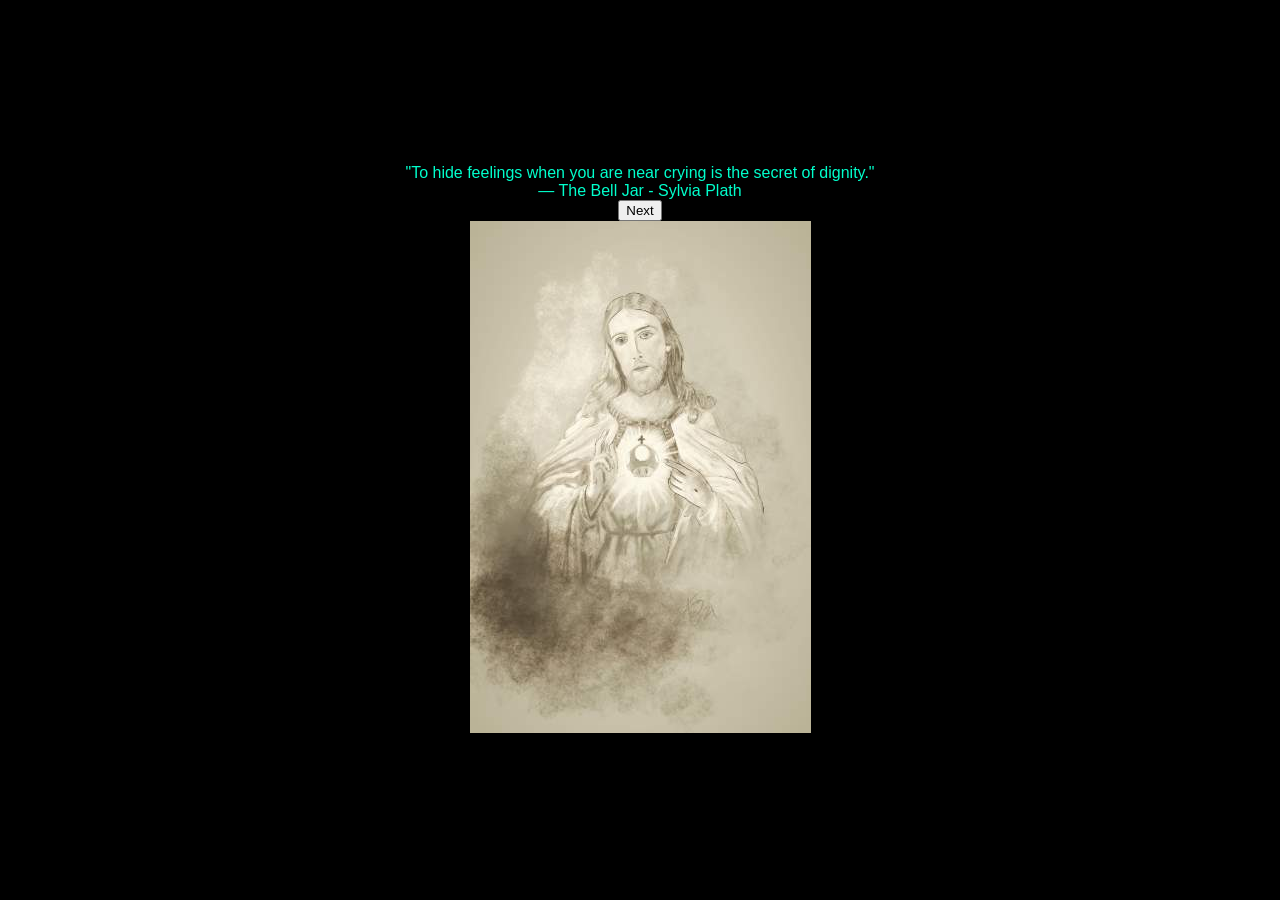
==== index.html @ d410a050 "Initial With Quotes working only" ====
<!DOCTYPE html>
<html lang="en">
<head>
  <meta charset="UTF-8" />
  <meta name="viewport" content="width=device-width, initial-scale=1.0" />
  <title>PWA Test</title>

  <link rel="manifest" href="manifest.json" />
  <link rel="stylesheet" href="style.css" />
  <meta name="theme-color" content="#000001" />
</head>
<body>
<div class="container">

  <!-- LEFT: QUOTE -->
  <div class="left-panel">
    <div id="quote" class="quote">Tap to begin</div>
    <div id="author" class="author"></div>
    <button onclick="nextQuote()">Next</button>
  </div>

  <!-- RIGHT: IMAGE -->
  <div class="right-panel">
    <img id="art-image" src="" alt="Artwork" />
  </div>

</div>
  <script src="quoteapp.js"></script>
</body>
</html>
---- style.css ----
body {
  margin: 0;
  background: black;
  color: #00ffcc;
  font-family: Arial, sans-serif;

  display: flex;
  justify-content: center;
  align-items: center;
  height: 100vh;
}

.container {
  text-align: center;
}
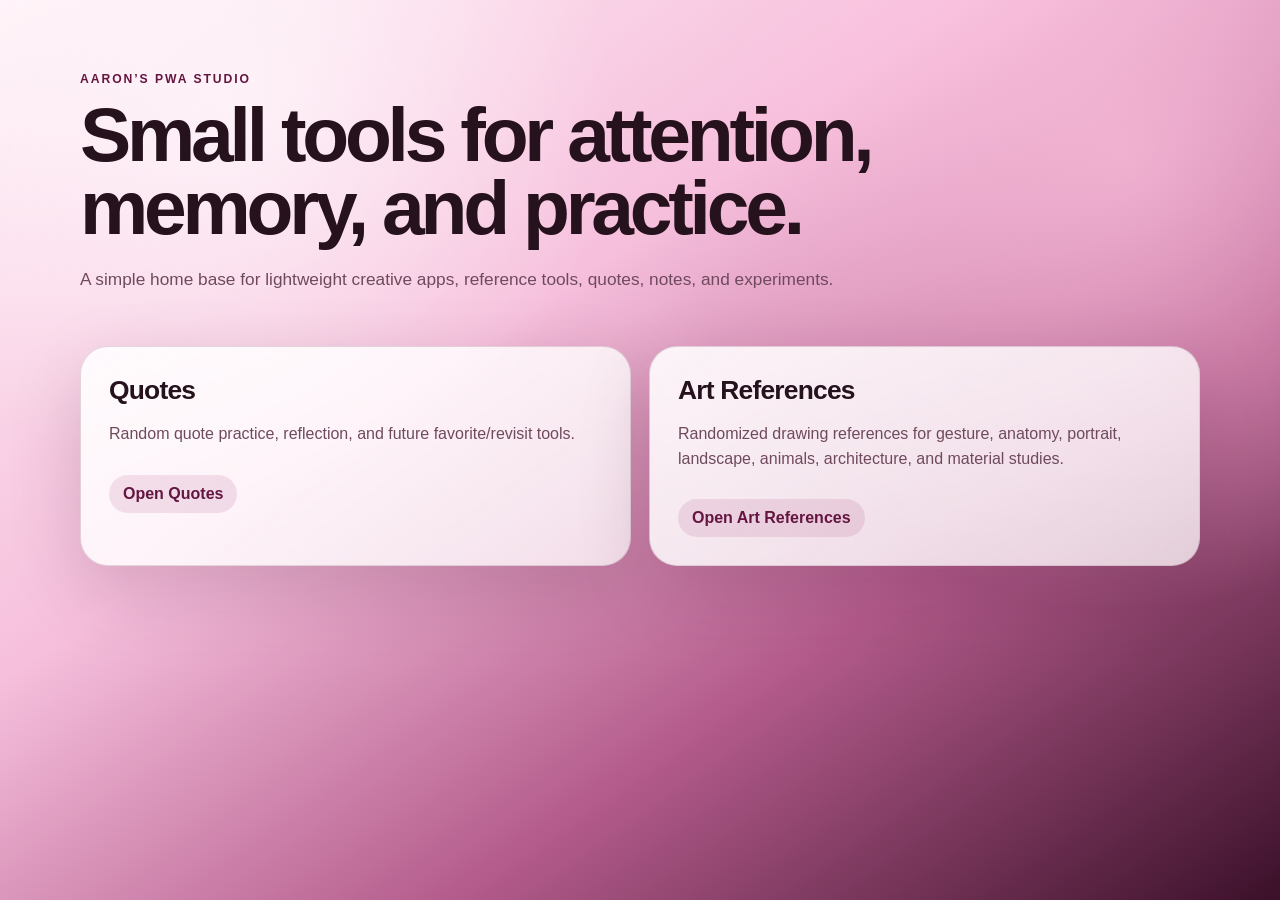
==== commit 4393c003: "Add files via upload References added" ====
--- a/index.html
+++ b/index.html
@@ -3,28 +3,43 @@
 <head>
   <meta charset="UTF-8" />
   <meta name="viewport" content="width=device-width, initial-scale=1.0" />
-  <title>PWA Test</title>
+
+  <title>PWA Studio</title>
 
   <link rel="manifest" href="manifest.json" />
   <link rel="stylesheet" href="style.css" />
   <meta name="theme-color" content="#000001" />
 </head>
+
 <body>
-<div class="container">
+  <main class="page-shell">
+    <section class="hero">
+      <p class="eyebrow">Aaron’s PWA Studio</p>
+      <h1>Small tools for attention, memory, and practice.</h1>
+      <p class="hero-text">
+        A simple home base for lightweight creative apps, reference tools, quotes, notes, and experiments.
+      </p>
+    </section>
 
-  <!-- LEFT: QUOTE -->
-  <div class="left-panel">
-    <div id="quote" class="quote">Tap to begin</div>
-    <div id="author" class="author"></div>
-    <button onclick="nextQuote()">Next</button>
-  </div>
+    <section class="app-grid" aria-label="Available apps">
+      <a class="app-card" href="quotes.html">
+        <h2>Quotes</h2>
+        <p>Random quote practice, reflection, and future favorite/revisit tools.</p>
+        <span>Open Quotes</span>
+      </a>
 
-  <!-- RIGHT: IMAGE -->
-  <div class="right-panel">
-    <img id="art-image" src="" alt="Artwork" />
-  </div>
+      <a class="app-card" href="art.html">
+        <h2>Art References</h2>
+        <p>Randomized drawing references for gesture, anatomy, portrait, landscape, animals, architecture, and material studies.</p>
+        <span>Open Art References</span>
+      </a>
+    </section>
+  </main>
 
-</div>
-  <script src="quoteapp.js"></script>
+  <script>
+    if ("serviceWorker" in navigator) {
+      navigator.serviceWorker.register("sw.js");
+    }
+  </script>
 </body>
 </html>
--- a/style.css
+++ b/style.css
@@ -1,15 +1,476 @@
+:root {
+  --bg-light: #fff1f7;
+  --bg-pink: #f6bfdc;
+  --bg-rose: #b35b8b;
+  --bg-deep: #3b1029;
+
+  --text: #25121d;
+  --muted: #6f4a5e;
+
+  --panel: rgba(255, 255, 255, 0.72);
+  --panel-strong: rgba(255, 255, 255, 0.88);
+  --panel-soft: rgba(255, 232, 243, 0.38);
+
+  --line: rgba(86, 31, 60, 0.16);
+  --accent: #9f2f6d;
+  --accent-dark: #641641;
+  --accent-soft: rgba(159, 47, 109, 0.12);
+
+  --shadow: 0 24px 70px rgba(61, 16, 43, 0.18);
+  --shadow-strong: 0 28px 80px rgba(61, 16, 43, 0.24);
+
+  --radius-lg: 30px;
+  --radius-md: 24px;
+  --radius-pill: 999px;
+
+  --page-width: 1120px;
+  --image-stage-width: 980px;
+}
+
+* {
+  box-sizing: border-box;
+}
+
+html {
+  min-height: 100%;
+}
+
 body {
+  min-height: 100vh;
   margin: 0;
-  background: black;
-  color: #00ffcc;
-  font-family: Arial, sans-serif;
-
+  background:
+    radial-gradient(circle at 18% 12%, rgba(255, 255, 255, 0.62), transparent 24rem),
+    radial-gradient(circle at 88% 18%, rgba(255, 196, 224, 0.64), transparent 28rem),
+    linear-gradient(145deg, var(--bg-light) 0%, var(--bg-pink) 38%, var(--bg-rose) 68%, var(--bg-deep) 100%);
+  color: var(--text);
+  font-family: "Trebuchet MS", "Avenir Next", "Segoe UI", Arial, sans-serif;
+}
+
+img {
+  max-width: 100%;
+}
+
+button,
+select {
+  font: inherit;
+}
+
+button {
+  display: inline-flex;
+  align-items: center;
+  justify-content: center;
+  min-height: 44px;
+  padding: 11px 18px;
+  border: 0;
+  border-radius: var(--radius-pill);
+  background: linear-gradient(135deg, #b43a7a, #741849);
+  color: #fff7fb;
+  font-weight: 900;
+  letter-spacing: 0.01em;
+  cursor: pointer;
+  box-shadow: 0 14px 34px rgba(116, 24, 73, 0.28);
+  transition:
+    transform 140ms ease,
+    box-shadow 140ms ease,
+    filter 140ms ease;
+}
+
+button:hover {
+  transform: translateY(-2px);
+  filter: brightness(1.05);
+  box-shadow: 0 18px 44px rgba(116, 24, 73, 0.34);
+}
+
+button:active {
+  transform: translateY(0);
+}
+
+.page-shell {
+  width: min(var(--page-width), calc(100% - 36px));
+  margin: 0 auto;
+  padding: 30px 0 48px;
+}
+
+.hero {
+  padding: 42px 0 28px;
+}
+
+.hero.compact {
+  padding: 18px 0 22px;
+}
+
+.eyebrow,
+.card-kicker {
+  margin: 0 0 12px;
+  color: var(--accent-dark);
+  font-size: 0.76rem;
+  font-weight: 800;
+  letter-spacing: 0.16em;
+  text-transform: uppercase;
+}
+
+.hero h1 {
+  max-width: 920px;
+  margin: 0;
+  color: var(--text);
+  font-size: clamp(2.25rem, 6vw, 4.9rem);
+  line-height: 0.95;
+  letter-spacing: -0.055em;
+}
+
+.hero-text {
+  max-width: 760px;
+  margin: 22px 0 0;
+  color: var(--muted);
+  font-size: 1.08rem;
+  line-height: 1.62;
+}
+
+/* Navigation */
+
+.top-nav,
+.app-actions {
   display: flex;
-  justify-content: center;
-  align-items: center;
-  height: 100vh;
-}
-
-.container {
+  flex-wrap: wrap;
+  align-items: center;
+  gap: 10px;
+  margin: 8px 0 22px;
+}
+
+.top-nav a,
+.app-actions a,
+.nav-button {
+  display: inline-flex;
+  align-items: center;
+  justify-content: center;
+  min-height: 40px;
+  padding: 9px 15px;
+  border: 1px solid rgba(159, 47, 109, 0.2);
+  border-radius: var(--radius-pill);
+  background: rgba(255, 255, 255, 0.62);
+  color: var(--accent-dark);
+  text-decoration: none;
+  font: inherit;
+  font-weight: 800;
+  cursor: pointer;
+  box-shadow: 0 10px 28px rgba(61, 16, 43, 0.1);
+  transition:
+    transform 140ms ease,
+    background 140ms ease,
+    box-shadow 140ms ease;
+}
+
+.top-nav a:hover,
+.app-actions a:hover,
+.nav-button:hover {
+  transform: translateY(-2px);
+  background: #ffffff;
+  box-shadow: 0 14px 34px rgba(61, 16, 43, 0.16);
+}
+
+/* Home page */
+
+.app-grid {
+  display: grid;
+  grid-template-columns: repeat(auto-fit, minmax(260px, 1fr));
+  gap: 18px;
+  margin-top: 24px;
+}
+
+.app-card,
+.controls-panel,
+.quote-panel,
+.roadmap-panel {
+  border: 1px solid var(--line);
+  border-radius: 28px;
+  background: linear-gradient(145deg, var(--panel-strong), var(--panel));
+  color: var(--text);
+  box-shadow: var(--shadow);
+  backdrop-filter: blur(14px);
+}
+
+.app-card {
+  display: block;
+  padding: 28px;
+  text-decoration: none;
+  transition:
+    transform 160ms ease,
+    box-shadow 160ms ease,
+    border-color 160ms ease;
+}
+
+.app-card:hover {
+  transform: translateY(-4px);
+  border-color: rgba(159, 47, 109, 0.38);
+  box-shadow: var(--shadow-strong);
+}
+
+.app-card h2 {
+  margin: 0 0 10px;
+  font-size: 1.65rem;
+  letter-spacing: -0.03em;
+}
+
+.app-card p {
+  color: var(--muted);
+  line-height: 1.55;
+}
+
+.app-card span {
+  display: inline-flex;
+  align-items: center;
+  justify-content: center;
+  margin-top: 12px;
+  padding: 10px 14px;
+  border-radius: var(--radius-pill);
+  background: var(--accent-soft);
+  color: var(--accent-dark);
+  font-weight: 800;
+}
+
+/* Controls */
+
+.controls-panel {
+  padding: 20px;
+  margin-bottom: 24px;
+}
+
+.controls-panel label {
+  display: block;
+  margin-bottom: 9px;
+  color: var(--accent-dark);
+  font-size: 0.82rem;
+  font-weight: 800;
+  letter-spacing: 0.08em;
+  text-transform: uppercase;
+}
+
+select {
+  width: 100%;
+  padding: 13px 14px;
+  border: 1px solid rgba(159, 47, 109, 0.22);
+  border-radius: 16px;
+  background: rgba(255, 255, 255, 0.76);
+  color: var(--text);
+  font-weight: 700;
+  box-shadow: inset 0 1px 0 rgba(255, 255, 255, 0.6);
+}
+
+.button-row {
+  display: flex;
+  flex-wrap: wrap;
+  gap: 12px;
+  margin-top: 16px;
+}
+
+/* Quotes page */
+
+.quote-layout {
+  display: grid;
+  grid-template-columns: minmax(280px, 430px) 1fr;
+  gap: 22px;
+  align-items: stretch;
+}
+
+.quote-panel {
+  display: flex;
+  flex-direction: column;
+  justify-content: center;
+  min-height: 420px;
+  padding: 28px;
+}
+
+.quote {
+  color: var(--text);
+  font-size: clamp(1.45rem, 4vw, 2.45rem);
+  line-height: 1.18;
+  letter-spacing: -0.035em;
+  overflow-wrap: break-word;
+}
+
+.author {
+  margin-top: 18px;
+  color: var(--muted);
+  font-size: 1rem;
+  font-weight: 700;
+  overflow-wrap: break-word;
+}
+
+.quote-panel button {
+  align-self: flex-start;
+  margin-top: 24px;
+}
+
+.quote-image-stage {
+  width: min(100%, var(--image-stage-width));
+  height: min(72vh, 680px);
+  margin: 24px auto 0;
+  padding: 16px;
+  display: flex;
+  align-items: center;
+  justify-content: center;
+  border: 1px solid rgba(86, 31, 60, 0.18);
+  border-radius: var(--radius-lg);
+  background:
+    linear-gradient(145deg, rgba(255, 255, 255, 0.58), var(--panel-soft)),
+    rgba(255, 255, 255, 0.52);
+  box-shadow: var(--shadow);
+  overflow: hidden;
+  backdrop-filter: blur(14px);
+}
+
+.quote-image {
+  display: block;
+  max-width: 100%;
+  max-height: 100%;
+  width: auto;
+  height: auto;
+  object-fit: contain;
+  object-position: center;
+  border-radius: 20px;
+  box-shadow: 0 18px 48px rgba(61, 16, 43, 0.2);
+}
+
+.quote-image[src=""],
+.quote-image:not([src]) {
+  display: none;
+}
+
+/* Art References page */
+
+.reference-display {
+  margin-top: 24px;
+}
+
+.reference-stage {
+  width: min(100%, var(--image-stage-width));
+  height: min(72vh, 680px);
+  margin: 0 auto;
+  padding: 16px;
+  display: flex;
+  align-items: center;
+  justify-content: center;
+  border: 1px solid rgba(86, 31, 60, 0.18);
+  border-radius: var(--radius-lg);
+  background:
+    linear-gradient(145deg, rgba(255, 255, 255, 0.58), var(--panel-soft)),
+    rgba(255, 255, 255, 0.52);
+  box-shadow: var(--shadow);
+  overflow: hidden;
+  backdrop-filter: blur(14px);
+}
+
+.reference-image {
+  display: block;
+  max-width: 100%;
+  max-height: 100%;
+  width: auto;
+  height: auto;
+  object-fit: contain;
+  object-position: center;
+  border-radius: 20px;
+  box-shadow: 0 18px 48px rgba(61, 16, 43, 0.2);
+}
+
+.reference-image[src=""],
+.reference-image:not([src]),
+#reference-image[hidden],
+#reference-empty[hidden] {
+  display: none !important;
+}
+
+.empty-state {
+  width: 100%;
+  height: 100%;
+  display: grid;
+  place-items: center;
   text-align: center;
+}
+
+.empty-card {
+  max-width: 390px;
+  padding: 28px 24px;
+  border: 1px solid rgba(159, 47, 109, 0.14);
+  border-radius: var(--radius-md);
+  background: rgba(255, 255, 255, 0.48);
+  box-shadow: 0 18px 46px rgba(61, 16, 43, 0.08);
+}
+
+.empty-card h2 {
+  margin: 0 0 10px;
+  color: var(--accent-dark);
+  font-size: 1.15rem;
+}
+
+.empty-card p {
+  margin: 0;
+  color: var(--muted);
+  line-height: 1.55;
+}
+
+/* Legacy art metadata suppression */
+
+.reference-meta,
+#reference-meta,
+#reference-title,
+#reference-notes {
+  display: none !important;
+}
+
+/* Responsive layout */
+
+@media (max-width: 820px) {
+  .quote-layout {
+    grid-template-columns: 1fr;
+  }
+
+  .quote-panel,
+  .quote-image-stage,
+  .reference-stage {
+    min-height: 320px;
+  }
+
+  .quote-image-stage,
+  .reference-stage {
+    height: min(64vh, 520px);
+    padding: 10px;
+  }
+}
+
+@media (max-width: 520px) {
+  .page-shell {
+    width: min(100% - 24px, var(--page-width));
+    padding-top: 20px;
+  }
+
+  .hero {
+    padding: 30px 0 22px;
+  }
+
+  .hero.compact {
+    padding: 14px 0 18px;
+  }
+
+  .hero h1 {
+    font-size: clamp(2rem, 14vw, 3.6rem);
+  }
+
+  .controls-panel,
+  .quote-panel,
+  .app-card {
+    border-radius: 22px;
+  }
+
+  .button-row {
+    gap: 10px;
+  }
+
+  button {
+    min-height: 42px;
+    padding: 10px 15px;
+  }
+
+  .empty-card {
+    padding: 22px 18px;
+  }
 }
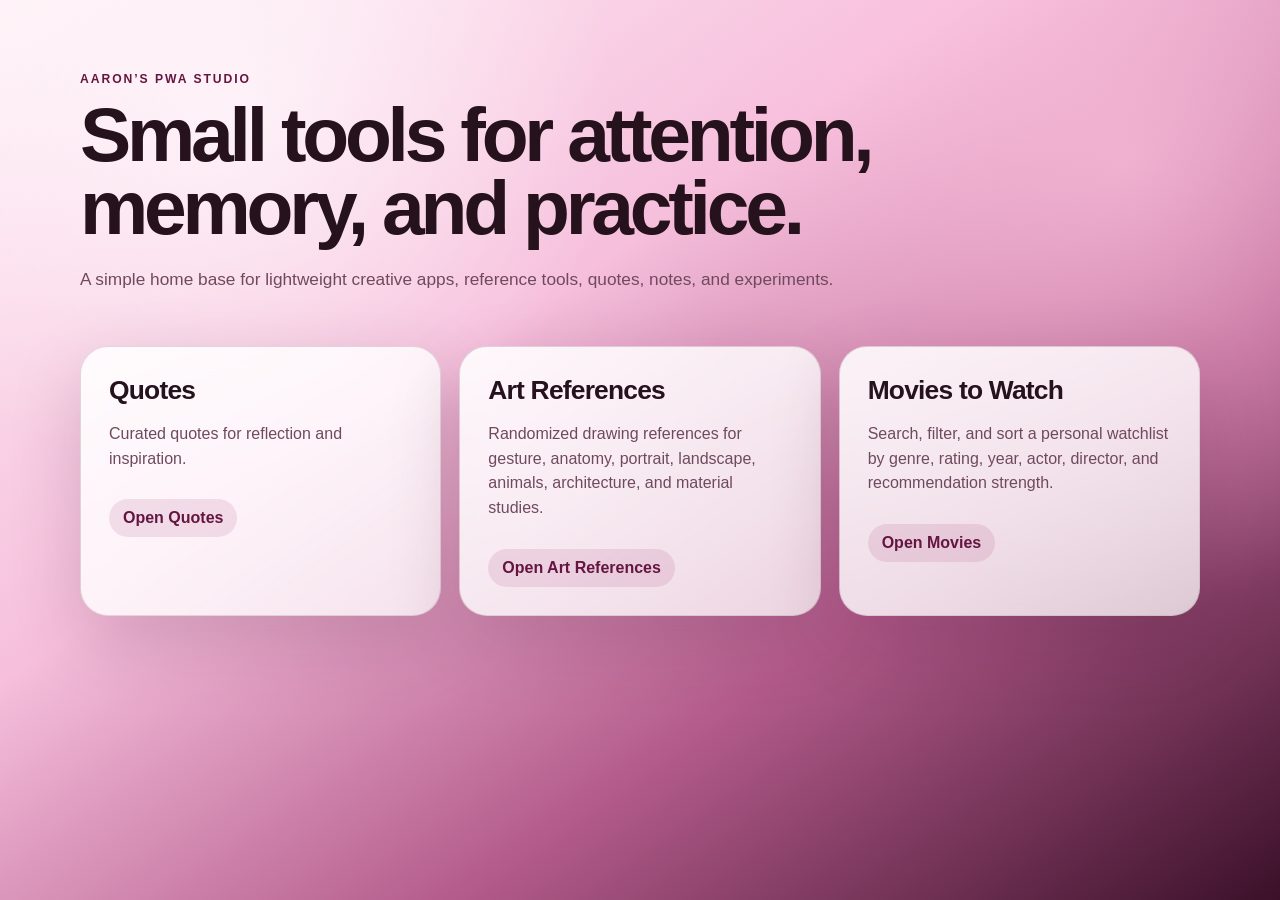
==== commit 11bb92ba: "Add files via upload Added Movies" ====
--- a/index.html
+++ b/index.html
@@ -20,26 +20,29 @@
         A simple home base for lightweight creative apps, reference tools, quotes, notes, and experiments.
       </p>
     </section>
-
     <section class="app-grid" aria-label="Available apps">
       <a class="app-card" href="quotes.html">
         <h2>Quotes</h2>
-        <p>Random quote practice, reflection, and future favorite/revisit tools.</p>
+        <p>Curated quotes for reflection and inspiration.</p>
         <span>Open Quotes</span>
       </a>
-
       <a class="app-card" href="art.html">
         <h2>Art References</h2>
         <p>Randomized drawing references for gesture, anatomy, portrait, landscape, animals, architecture, and material studies.</p>
         <span>Open Art References</span>
       </a>
+      <a class="app-card" href="movies.html">
+        <h2>Movies to Watch</h2>
+        <p>Search, filter, and sort a personal watchlist by genre, rating, year, actor, director, and recommendation strength.</p>
+        <span>Open Movies</span>
+      </a>
     </section>
   </main>
 
-  <script>
+  <!--script>
     if ("serviceWorker" in navigator) {
       navigator.serviceWorker.register("sw.js");
     }
-  </script>
+  </script-->
 </body>
 </html>
--- a/style.css
+++ b/style.css
@@ -473,4 +473,178 @@
   .empty-card {
     padding: 22px 18px;
   }
+}
+/* Movies page */
+
+.movie-controls-grid {
+  display: grid;
+  grid-template-columns: 1.4fr repeat(4, minmax(130px, 1fr));
+  gap: 12px;
+  align-items: end;
+}
+
+.movie-control {
+  display: flex;
+  flex-direction: column;
+  gap: 8px;
+}
+
+.movie-control input,
+.movie-control select {
+  width: 100%;
+  padding: 13px 14px;
+  border: 1px solid rgba(159, 47, 109, 0.22);
+  border-radius: 16px;
+  background: rgba(255, 255, 255, 0.76);
+  color: var(--text);
+  font: inherit;
+  font-weight: 700;
+  box-shadow: inset 0 1px 0 rgba(255, 255, 255, 0.6);
+}
+
+.movie-toolbar {
+  display: flex;
+  flex-wrap: wrap;
+  gap: 12px;
+  margin-top: 16px;
+}
+
+.movie-summary {
+  display: flex;
+  justify-content: space-between;
+  align-items: center;
+  gap: 12px;
+  margin: 18px 0;
+  color: var(--accent-dark);
+  font-weight: 900;
+}
+
+.movie-results {
+  display: grid;
+  gap: 14px;
+}
+
+.movie-card {
+  border: 1px solid var(--line);
+  border-radius: 24px;
+  padding: 20px;
+  background: linear-gradient(145deg, var(--panel-strong), var(--panel));
+  box-shadow: 0 18px 46px rgba(61, 16, 43, 0.13);
+  backdrop-filter: blur(14px);
+}
+
+.movie-card-main {
+  display: grid;
+  grid-template-columns: 1fr auto;
+  gap: 18px;
+  align-items: start;
+}
+
+.movie-card h2 {
+  margin: 0;
+  color: var(--text);
+  font-size: 1.35rem;
+  line-height: 1.1;
+  letter-spacing: -0.035em;
+}
+
+.movie-meta {
+  margin: 8px 0 0;
+  color: var(--muted);
+  font-weight: 700;
+  line-height: 1.45;
+}
+
+.movie-rating-badge {
+  min-width: 54px;
+  min-height: 54px;
+  display: grid;
+  place-items: center;
+  border-radius: 18px;
+  background: var(--accent-soft);
+  color: var(--accent-dark);
+  font-size: 1.15rem;
+  font-weight: 900;
+}
+
+.movie-detail-row {
+  display: flex;
+  flex-wrap: wrap;
+  gap: 8px;
+  margin-top: 14px;
+}
+
+.movie-pill {
+  display: inline-flex;
+  align-items: center;
+  min-height: 30px;
+  padding: 6px 10px;
+  border-radius: var(--radius-pill);
+  background: rgba(255, 255, 255, 0.58);
+  color: var(--accent-dark);
+  font-size: 0.82rem;
+  font-weight: 800;
+  border: 1px solid rgba(159, 47, 109, 0.12);
+}
+
+.movie-card-actions {
+  margin-top: 16px;
+}
+
+.secondary-button {
+  background: rgba(255, 255, 255, 0.72);
+  color: var(--accent-dark);
+  border: 1px solid rgba(159, 47, 109, 0.2);
+  box-shadow: 0 10px 28px rgba(61, 16, 43, 0.1);
+}
+
+.secondary-button:hover {
+  background: #ffffff;
+}
+
+.movie-review-panel {
+  margin-top: 22px;
+  padding: 24px;
+  border: 1px solid var(--line);
+  border-radius: 26px;
+  background: linear-gradient(145deg, var(--panel-strong), var(--panel));
+  box-shadow: var(--shadow);
+}
+
+.movie-review-panel h2 {
+  margin: 0 0 14px;
+  color: var(--text);
+  font-size: 1.6rem;
+  letter-spacing: -0.035em;
+}
+
+.movie-review-panel p {
+  color: var(--muted);
+  line-height: 1.55;
+}
+
+.movie-review-panel hr {
+  border: 0;
+  border-top: 1px solid var(--line);
+  margin: 18px 0;
+}
+
+@media (max-width: 900px) {
+  .movie-controls-grid {
+    grid-template-columns: 1fr 1fr;
+  }
+}
+
+@media (max-width: 560px) {
+  .movie-controls-grid {
+    grid-template-columns: 1fr;
+  }
+
+  .movie-card-main {
+    grid-template-columns: 1fr;
+  }
+
+  .movie-rating-badge {
+    width: 54px;
+  }
 }
